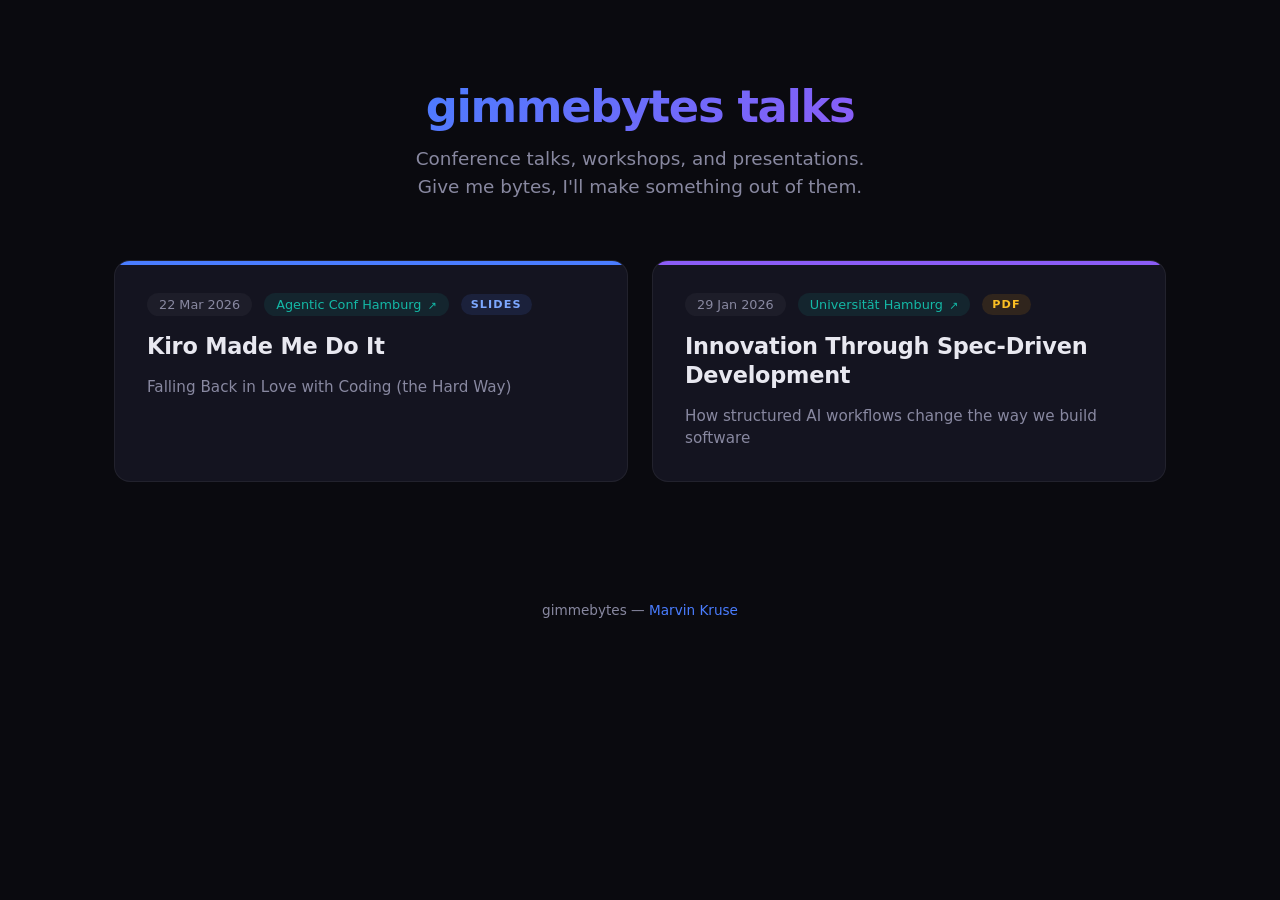
==== index.html @ ff1a34f6 "initial: created talks hub" ====
<!doctype html>
<html lang="en">
<head>
  <meta charset="utf-8">
  <meta name="viewport" content="width=device-width, initial-scale=1.0">
  <title>Talks — gimmebytes</title>
  <style>
    :root {
      --bg: #0a0a0f;
      --bg-card: #141420;
      --bg-card-hover: #1a1a2e;
      --text: #e8e8f0;
      --text-muted: #8888a0;
      --accent-blue: #4a7dff;
      --accent-purple: #8b5cf6;
      --accent-teal: #14b8a6;
      --radius: 16px;
    }

    * { margin: 0; padding: 0; box-sizing: border-box; }

    body {
      background: var(--bg);
      color: var(--text);
      font-family: -apple-system, BlinkMacSystemFont, 'Segoe UI', system-ui, sans-serif;
      min-height: 100vh;
      display: flex;
      flex-direction: column;
      align-items: center;
    }

    .hero {
      text-align: center;
      padding: 80px 20px 40px;
      max-width: 700px;
    }

    .hero h1 {
      font-size: 2.8em;
      font-weight: 800;
      letter-spacing: -0.03em;
      background: linear-gradient(135deg, var(--accent-blue), var(--accent-purple));
      -webkit-background-clip: text;
      -webkit-text-fill-color: transparent;
      background-clip: text;
      margin-bottom: 12px;
    }

    .hero p {
      color: var(--text-muted);
      font-size: 1.15em;
      line-height: 1.5;
    }

    .talks-grid {
      display: grid;
      grid-template-columns: repeat(auto-fill, minmax(340px, 1fr));
      gap: 24px;
      width: 100%;
      max-width: 1100px;
      padding: 20px 24px 80px;
    }

    .talk-card {
      background: var(--bg-card);
      border: 1px solid rgba(255, 255, 255, 0.06);
      border-radius: var(--radius);
      padding: 32px;
      text-decoration: none;
      color: var(--text);
      transition: background 0.2s, border-color 0.2s, transform 0.2s;
      display: flex;
      flex-direction: column;
      gap: 16px;
      position: relative;
      overflow: hidden;
    }

    .talk-card:hover {
      background: var(--bg-card-hover);
      border-color: rgba(74, 125, 255, 0.3);
      transform: translateY(-2px);
    }

    .talk-card-link {
      position: absolute;
      inset: 0;
      z-index: 1;
    }

    .talk-conf-link {
      font-size: 0.8em;
      color: var(--accent-teal);
      background: rgba(20, 184, 166, 0.1);
      padding: 4px 12px;
      border-radius: 20px;
      text-decoration: none;
      position: relative;
      z-index: 2;
      transition: background 0.2s;
    }

    .talk-conf-link:hover {
      background: rgba(20, 184, 166, 0.25);
    }

    .talk-conf-link .conf-arrow {
      font-size: 0.85em;
      margin-left: 2px;
    }

    .talk-card::before {
      content: '';
      position: absolute;
      top: 0;
      left: 0;
      right: 0;
      height: 4px;
    }

    .talk-card[data-accent="blue"]::before { background: var(--accent-blue); }
    .talk-card[data-accent="purple"]::before { background: var(--accent-purple); }
    .talk-card[data-accent="teal"]::before { background: var(--accent-teal); }

    .talk-meta {
      display: flex;
      gap: 12px;
      align-items: center;
      flex-wrap: wrap;
    }

    .talk-date {
      font-size: 0.8em;
      color: var(--text-muted);
      background: rgba(255, 255, 255, 0.04);
      padding: 4px 12px;
      border-radius: 20px;
    }

    .talk-format {
      font-size: 0.7em;
      text-transform: uppercase;
      letter-spacing: 0.1em;
      padding: 4px 10px;
      border-radius: 20px;
      font-weight: 600;
    }

    .format-slides {
      color: #7da8ff;
      background: rgba(74, 125, 255, 0.12);
    }

    .format-pdf {
      color: #fbbf24;
      background: rgba(245, 158, 11, 0.12);
    }

    .talk-title {
      font-size: 1.4em;
      font-weight: 700;
      line-height: 1.3;
      letter-spacing: -0.01em;
    }

    .talk-subtitle {
      color: var(--text-muted);
      font-size: 0.95em;
      line-height: 1.4;
    }

    footer {
      padding: 40px 20px;
      text-align: center;
      color: var(--text-muted);
      font-size: 0.85em;
    }

    footer a {
      color: var(--accent-blue);
      text-decoration: none;
    }

    footer a:hover {
      text-decoration: underline;
    }

    @media (max-width: 600px) {
      .hero h1 { font-size: 2em; }
      .hero { padding: 50px 20px 30px; }
      .talks-grid { grid-template-columns: 1fr; }
    }
  </style>
</head>
<body>

  <header class="hero">
    <h1>gimmebytes talks</h1>
    <p>Conference talks, workshops, and presentations.<br>Give me bytes, I'll make something out of them.</p>
  </header>

  <main class="talks-grid">

    <div class="talk-card" data-accent="blue">
      <a href="2026-03-kiro-made-me-do-it/" class="talk-card-link" aria-label="Kiro Made Me Do It — Slides öffnen"></a>
      <div class="talk-meta">
        <span class="talk-date">22 Mar 2026</span>
        <a href="https://agentic.hamburg/conf-2026/sessions/kiro-made-me-do-it/" class="talk-conf-link">Agentic Conf Hamburg <span class="conf-arrow">↗</span></a>
        <span class="talk-format format-slides">Slides</span>
      </div>
      <div class="talk-title">Kiro Made Me Do It</div>
      <div class="talk-subtitle">Falling Back in Love with Coding (the Hard Way)</div>
    </div>

    <div class="talk-card" data-accent="purple">
      <a href="2026-01-innovation-through-spec-driven-development/unihh_innoforum_innovation_through_specdriven_mk.pdf" class="talk-card-link" aria-label="Innovation Through Spec-Driven Development — PDF öffnen"></a>
      <div class="talk-meta">
        <span class="talk-date">29 Jan 2026</span>
        <a href="https://www.uni-hamburg.de/" class="talk-conf-link">Universität Hamburg <span class="conf-arrow">↗</span></a>
        <span class="talk-format format-pdf">PDF</span>
      </div>
      <div class="talk-title">Innovation Through Spec-Driven Development</div>
      <div class="talk-subtitle">How structured AI workflows change the way we build software</div>
    </div>

    <!-- Template for future talks:
    <a href="YYYY-MM-your-talk-slug/" class="talk-card" data-accent="purple">
      <div class="talk-meta">
        <span class="talk-date">DD Mon YYYY</span>
        <span class="talk-conf">Conference Name</span>
        <span class="talk-format format-slides">Slides</span>
      </div>
      <div class="talk-title">Talk Title</div>
      <div class="talk-subtitle">Talk subtitle or description</div>
    </a>

    For PDF talks:
    <a href="YYYY-MM-old-talk/slides.pdf" class="talk-card" data-accent="teal">
      <div class="talk-meta">
        <span class="talk-date">DD Mon YYYY</span>
        <span class="talk-conf">Conference Name</span>
        <span class="talk-format format-pdf">PDF</span>
      </div>
      <div class="talk-title">Old Talk Title</div>
      <div class="talk-subtitle">Description</div>
    </a>
    -->

  </main>

  <footer>
    <p>gimmebytes — <a href="https://www.linkedin.com/in/marvin-kruse/">Marvin Kruse</a></p>
  </footer>

</body>
</html>
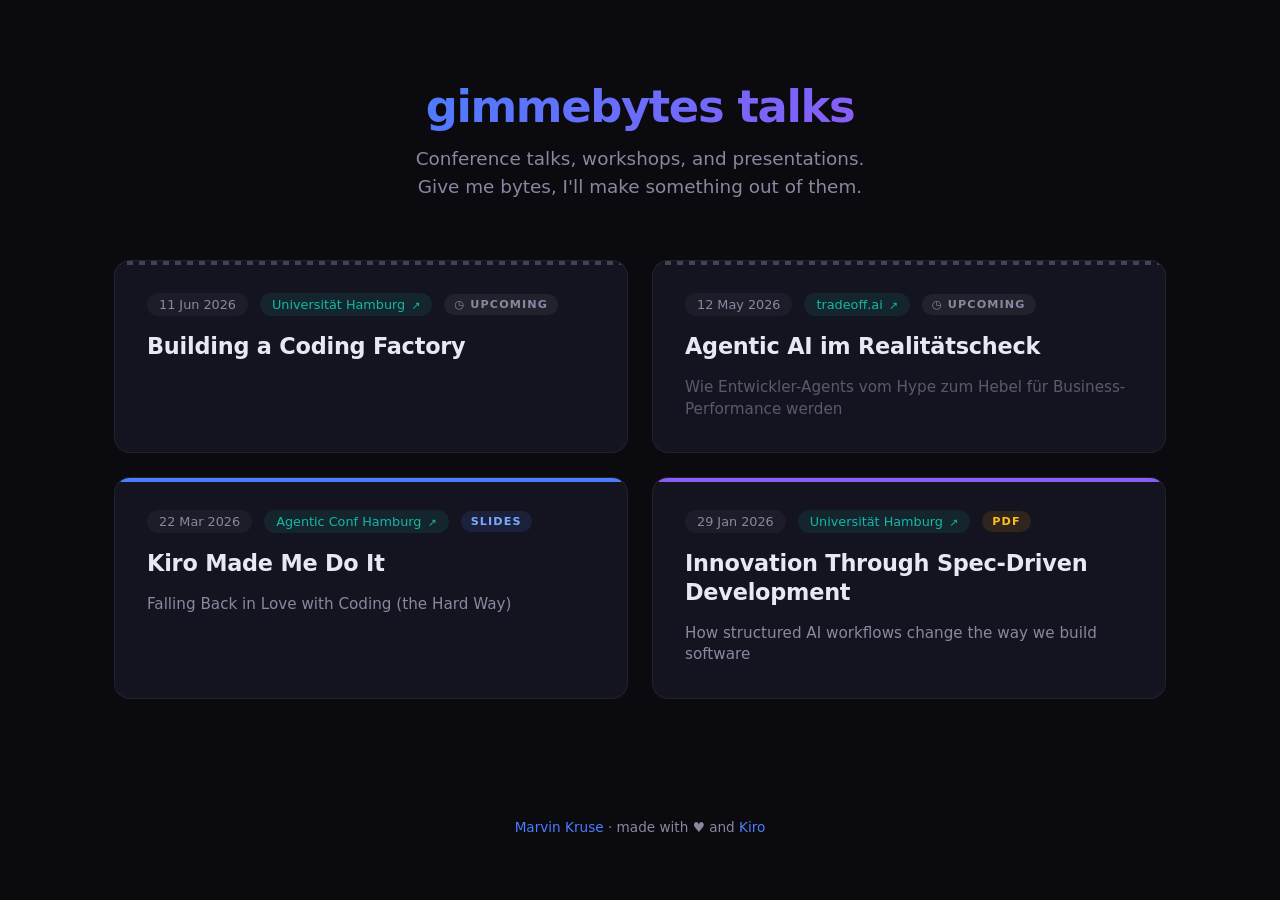
==== commit 56a37bff: "added upcoming talks" ====
--- a/index.html
+++ b/index.html
@@ -156,6 +156,35 @@
       background: rgba(245, 158, 11, 0.12);
     }
 
+    .format-upcoming {
+      color: var(--text-muted);
+      background: rgba(255, 255, 255, 0.06);
+    }
+
+    .talk-card.talk-card--upcoming {
+      cursor: default;
+    }
+
+    .talk-card.talk-card--upcoming::before {
+      background: repeating-linear-gradient(
+        90deg,
+        rgba(136, 136, 160, 0.4) 0px,
+        rgba(136, 136, 160, 0.4) 6px,
+        transparent 6px,
+        transparent 12px
+      );
+    }
+
+    .talk-card.talk-card--upcoming:hover {
+      background: var(--bg-card);
+      border-color: rgba(255, 255, 255, 0.06);
+      transform: none;
+    }
+
+    .talk-card.talk-card--upcoming .talk-subtitle {
+      opacity: 0.6;
+    }
+
     .talk-title {
       font-size: 1.4em;
       font-weight: 700;
@@ -201,6 +230,25 @@
 
   <main class="talks-grid">
 
+    <div class="talk-card talk-card--upcoming" data-accent="purple">
+      <div class="talk-meta">
+        <span class="talk-date">11 Jun 2026</span>
+        <a href="https://www.uni-hamburg.de/" class="talk-conf-link">Universität Hamburg <span class="conf-arrow">↗</span></a>
+        <span class="talk-format format-upcoming">◷ Upcoming</span>
+      </div>
+      <div class="talk-title">Building a Coding Factory</div>
+    </div>
+
+    <div class="talk-card talk-card--upcoming" data-accent="teal">
+      <div class="talk-meta">
+        <span class="talk-date">12 May 2026</span>
+        <a href="https://www.tradeoff.ai" class="talk-conf-link">tradeoff.ai <span class="conf-arrow">↗</span></a>
+        <span class="talk-format format-upcoming">◷ Upcoming</span>
+      </div>
+      <div class="talk-title">Agentic AI im Realitätscheck</div>
+      <div class="talk-subtitle">Wie Entwickler-Agents vom Hype zum Hebel für Business-Performance werden</div>
+    </div>
+
     <div class="talk-card" data-accent="blue">
       <a href="2026-03-kiro-made-me-do-it/" class="talk-card-link" aria-label="Kiro Made Me Do It — Slides öffnen"></a>
       <div class="talk-meta">
@@ -249,7 +297,7 @@
   </main>
 
   <footer>
-    <p>gimmebytes — <a href="https://www.linkedin.com/in/marvin-kruse/">Marvin Kruse</a></p>
+    <p><a href="https://www.linkedin.com/in/marvin-kruse/">Marvin Kruse</a> · made with ♥ and <a href="https://kiro.dev">Kiro</a></p>
   </footer>
 
 </body>
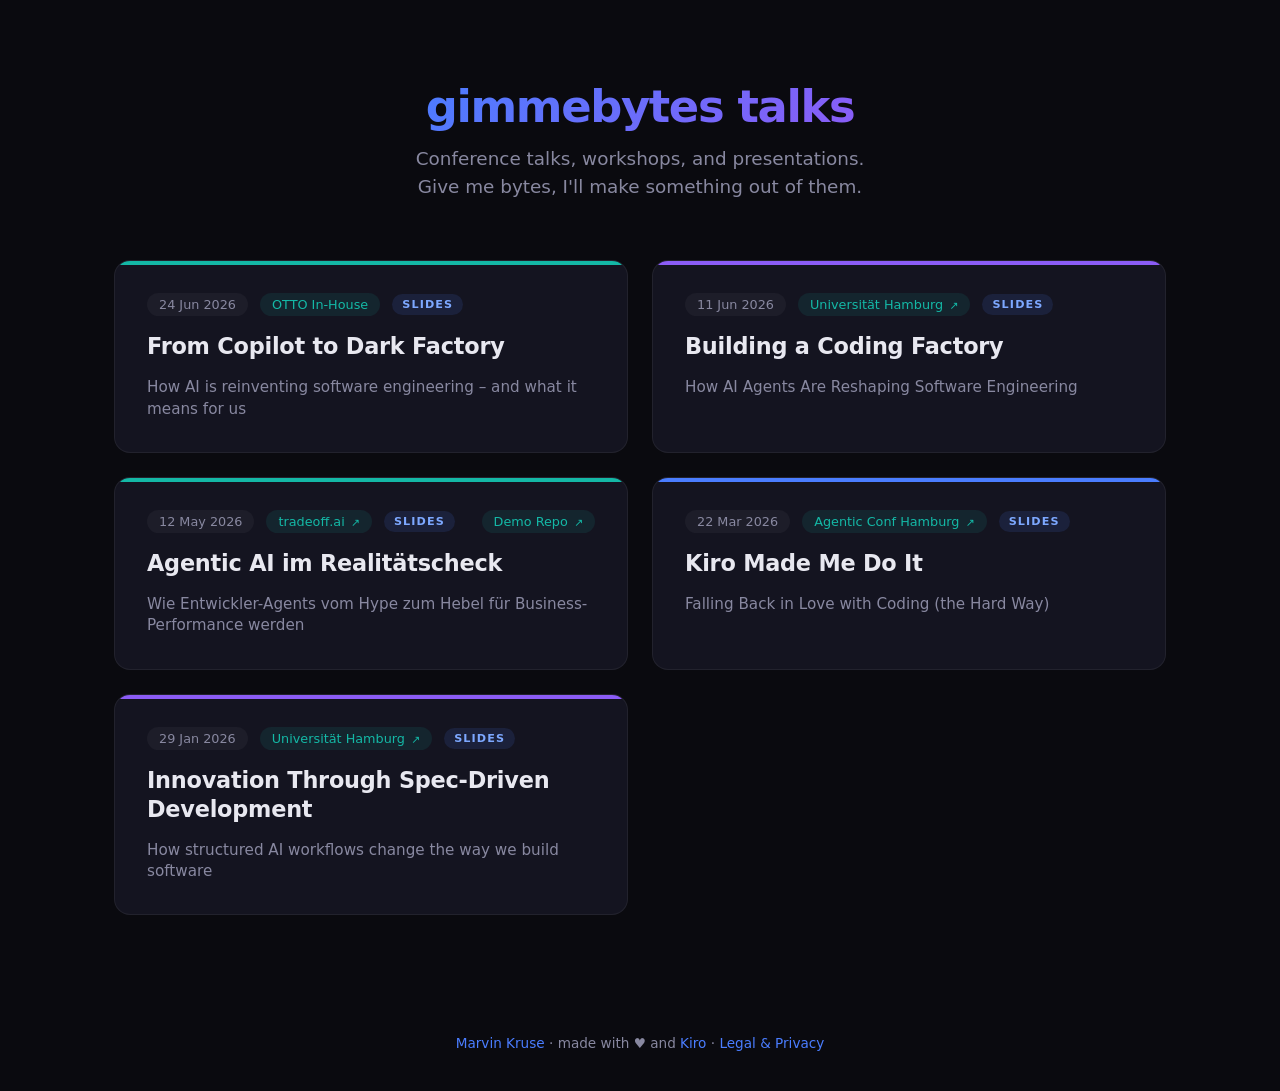
==== commit f8e9c133: "feat: add ai-hackathon-impulse talk and link both June talks on overview page" ====
--- a/index.html
+++ b/index.html
@@ -4,6 +4,8 @@
   <meta charset="utf-8">
   <meta name="viewport" content="width=device-width, initial-scale=1.0">
   <title>Talks — gimmebytes</title>
+  <link rel="icon" type="image/svg+xml" href="favicon.svg">
+  <script async src="https://analytics.gimmebytes.com/tracker.js" data-ackee-server="https://analytics.gimmebytes.com" data-ackee-domain-id="faa1cd10-6876-4bcc-96e7-f4cc106a3b64"></script>
   <style>
     :root {
       --bg: #0a0a0f;
@@ -223,6 +225,8 @@
 </head>
 <body>
 
+  <base target="_blank">
+
   <header class="hero">
     <h1>gimmebytes talks</h1>
     <p>Conference talks, workshops, and presentations.<br>Give me bytes, I'll make something out of them.</p>
@@ -230,20 +234,35 @@
 
   <main class="talks-grid">
 
-    <div class="talk-card talk-card--upcoming" data-accent="purple">
+    <div class="talk-card" data-accent="teal">
+      <a href="2026-06-ai-hackathon-impulse/" class="talk-card-link" aria-label="From Copilot to Dark Factory — Slides öffnen"></a>
+      <div class="talk-meta">
+        <span class="talk-date">24 Jun 2026</span>
+        <span class="talk-conf-link">OTTO In-House</span>
+        <span class="talk-format format-slides">Slides</span>
+      </div>
+      <div class="talk-title">From Copilot to Dark Factory</div>
+      <div class="talk-subtitle">How AI is reinventing software engineering – and what it means for us</div>
+    </div>
+
+    <div class="talk-card" data-accent="purple">
+      <a href="2026-06-building-a-coding-factory/" class="talk-card-link" aria-label="Building a Coding Factory — Slides öffnen"></a>
       <div class="talk-meta">
         <span class="talk-date">11 Jun 2026</span>
         <a href="https://www.uni-hamburg.de/" class="talk-conf-link">Universität Hamburg <span class="conf-arrow">↗</span></a>
-        <span class="talk-format format-upcoming">◷ Upcoming</span>
+        <span class="talk-format format-slides">Slides</span>
       </div>
       <div class="talk-title">Building a Coding Factory</div>
-    </div>
-
-    <div class="talk-card talk-card--upcoming" data-accent="teal">
+      <div class="talk-subtitle">How AI Agents Are Reshaping Software Engineering</div>
+    </div>
+
+    <div class="talk-card" data-accent="teal">
+      <a href="2026-05-agentic-ai-realitaetscheck/Exxeta_OTTO_Masterclass_tradeoff_2026.pptx" class="talk-card-link" aria-label="Agentic AI im Realitätscheck — Slides öffnen"></a>
       <div class="talk-meta">
         <span class="talk-date">12 May 2026</span>
         <a href="https://www.tradeoff.ai" class="talk-conf-link">tradeoff.ai <span class="conf-arrow">↗</span></a>
-        <span class="talk-format format-upcoming">◷ Upcoming</span>
+        <span class="talk-format format-slides">Slides</span>
+        <a href="https://github.com/gimmebytes/heidelguide" class="talk-conf-link" style="margin-left: auto;">Demo Repo <span class="conf-arrow">↗</span></a>
       </div>
       <div class="talk-title">Agentic AI im Realitätscheck</div>
       <div class="talk-subtitle">Wie Entwickler-Agents vom Hype zum Hebel für Business-Performance werden</div>
@@ -265,7 +284,7 @@
       <div class="talk-meta">
         <span class="talk-date">29 Jan 2026</span>
         <a href="https://www.uni-hamburg.de/" class="talk-conf-link">Universität Hamburg <span class="conf-arrow">↗</span></a>
-        <span class="talk-format format-pdf">PDF</span>
+        <span class="talk-format format-slides">Slides</span>
       </div>
       <div class="talk-title">Innovation Through Spec-Driven Development</div>
       <div class="talk-subtitle">How structured AI workflows change the way we build software</div>
@@ -297,7 +316,7 @@
   </main>
 
   <footer>
-    <p><a href="https://www.linkedin.com/in/marvin-kruse/">Marvin Kruse</a> · made with ♥ and <a href="https://kiro.dev">Kiro</a></p>
+    <p><a href="https://www.linkedin.com/in/marvin-kruse/">Marvin Kruse</a> · made with ♥ and <a href="https://kiro.dev">Kiro</a> · <a href="legal.html" target="_self">Legal & Privacy</a></p>
   </footer>
 
 </body>
